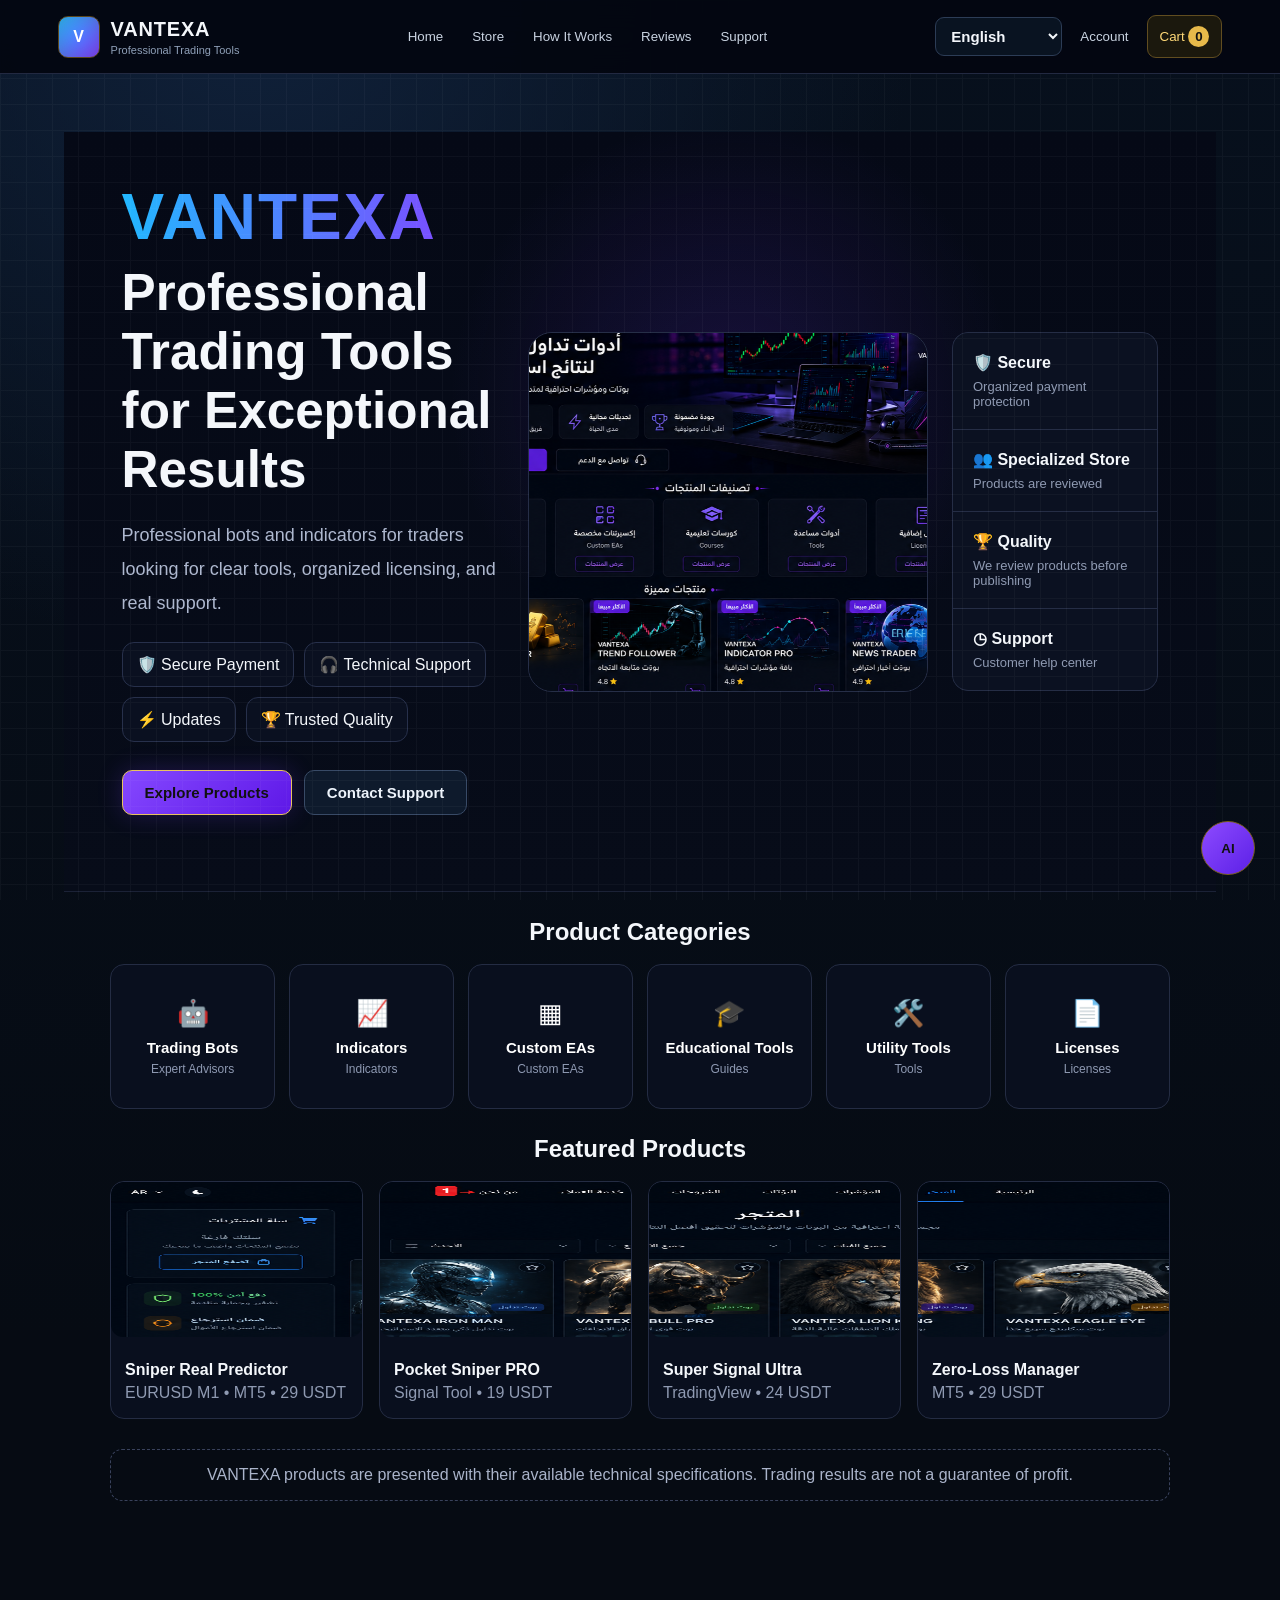
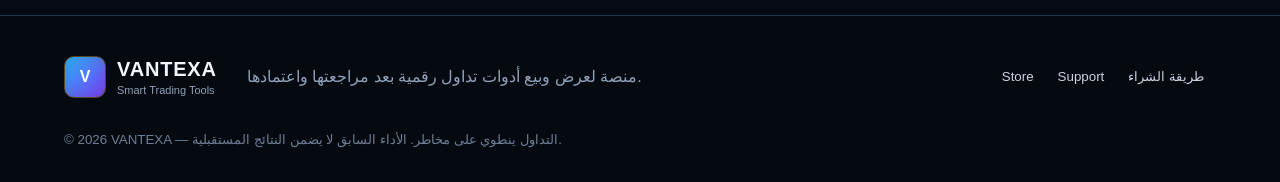
==== index.html @ 27c1ae90 "Add files via upload" ====
<!doctype html>
<html lang="en" dir="ltr">
<head>
<meta charset="utf-8" />
<meta name="viewport" content="width=device-width,initial-scale=1" />
<title>VANTEXA — Professional Trading Tools</title>
<link rel="stylesheet" href="assets/styles.css" />
</head>
<body>
<div class="noise"></div>
<header class="topbar">
  <div class="brand" data-go="home"><div class="logo">V</div><div><b>VANTEXA</b><span>أدوات تداول احترافية</span></div></div>
  <nav>
    <button data-go="home">الرئيسية</button><button data-go="store">المتجر</button><button data-go="how">كيف يعمل</button><button data-go="reviews">التقييمات</button><button data-go="support">الدعم</button>
  </nav>
  <div class="header-actions"><select id="languageSelect" class="language-select" aria-label="Language"><option value="en">English</option><option value="ar">العربية</option><option value="fr">Français</option><option value="es">Español</option><option value="tr">Türkçe</option></select><button class="ghost" data-go="account">الحساب</button><button class="cart-btn" id="cartBtn">السلة <span id="cartCount">0</span></button></div>
</header>

<main id="app">
<section class="page active" id="page-home">
  <div class="vhero">
    <div class="vhero-copy">
      <div class="vbrandword">VANTEXA</div>
      <h1>أدوات تداول احترافية<br><em>لنتائج استثنائية</em></h1>
      <p>بوتات ومؤشرات احترافية للمتداولين الباحثين عن أدوات واضحة، ترخيص منظم، ودعم حقيقي.</p>
      <div class="vbadges"><span>🛡️ دفع وحماية</span><span>🎧 دعم فني</span><span>⚡ تحديثات</span><span>🏆 جودة موثوقة</span></div>
      <div class="cta-row"><button class="primary" data-go="store">استكشف المنتجات</button><button class="secondary" data-go="support">تواصل مع الدعم</button></div>
    </div>
    <div class="vhero-visual"><img src="assets/approved-vantexa-reference.png" alt="VANTEXA trading tools"></div>
    <aside class="vtrust"><div><b>🛡️ آمن</b><span>دفع وحماية منظمة</span></div><div><b>👥 متجر متخصص</b><span>منتجات تتم مراجعتها</span></div><div><b>🏆 جودة</b><span>لا ننشر المنتج قبل فحصه</span></div><div><b>◷ دعم</b><span>مركز مساعدة للعملاء</span></div></aside>
  </div>
  <h2 class="home-title">تصنيفات المنتجات</h2>
  <div class="cat-grid"><button data-go="store">🤖<b>بوتات التداول</b><span>Expert Advisors</span></button><button data-go="store">📈<b>المؤشرات</b><span>Indicators</span></button><button data-go="store">▦<b>إكسبرتات مخصصة</b><span>Custom EAs</span></button><button data-go="store">🎓<b>أدوات تعليمية</b><span>Guides</span></button><button data-go="support">🛠️<b>أدوات مساعدة</b><span>Tools</span></button><button data-go="account">📄<b>التراخيص</b><span>Licenses</span></button></div>
  <h2 class="home-title">منتجات مميزة</h2>
  <div class="preview-products real-preview"><article><div class="preview-art p1"></div><b>Sniper Real Predictor</b><span>EURUSD M1 • MT5 • 29 USDT</span></article><article><div class="preview-art p2"></div><b>Pocket Sniper PRO</b><span>Signal Tool • 19 USDT</span></article><article><div class="preview-art p3"></div><b>Super Signal Ultra</b><span>TradingView • 24 USDT</span></article><article><div class="preview-art p4"></div><b>Zero-Loss Manager</b><span>MT5 • 29 USDT</span></article></div>
  <div class="home-note">منتجات VANTEXA معروضة بمواصفاتها الفنية المتاحة. نتائج التداول ليست ضمانًا للربح.</div>
</section>

<section class="page" id="page-store">
  <div class="section-head"><div><span class="eyebrow">STORE</span><h2>متجر VANTEXA</h2><p>منتجات التداول المتاحة حاليًا مع تقييم VANTEXA الفني ومواصفات كل أداة.</p></div><div class="filters"><input id="searchInput" placeholder="ابحث عن منتج..."/><select><option>كل المنصات</option><option>MT5</option></select><select><option>كل الفريمات</option><option>M1</option><option>H1</option></select></div></div>
  <div class="product-grid real-products">
    <article class="product-card"><div class="thumb prod-img" style="background-image:url(assets/covers/indicator1.png)"><span class="badge">MT5 • M1</span></div><div class="pc-body"><div class="chips"><span>EURUSD</span><span>Indicator</span></div><h3>Sniper Real Predictor</h3><p>EMA 5/8 + RSI + ADX + ATR، إشارات على الشمعة المغلقة وتنبيهات للهاتف.</p><div class="rating">★★★★☆ <small>VANTEXA 8.0/10</small></div><div class="price-row"><b>1 USDT <small>اختبار الشراء</small></b><button class="secondary" data-go="product" data-product="sniper-real">التفاصيل</button></div></div></article>
    <article class="product-card"><div class="thumb prod-img" style="background-image:url(assets/covers/indicator2.png)"><span class="badge">SIGNAL TOOL</span></div><div class="pc-body"><div class="chips"><span>Pocket Option</span><span>Manual</span></div><h3>Pocket Sniper PRO</h3><p>أداة إشارات للتنفيذ اليدوي مع فلترة اتجاه؛ لا تدّعي تنفيذًا آليًا على Pocket Option.</p><div class="rating">★★★★☆ <small>VANTEXA 7.5/10</small></div><div class="price-row"><b>19 USDT</b><button class="secondary" data-go="product" data-product="pocket-sniper">التفاصيل</button></div></div></article>
    <article class="product-card"><div class="thumb prod-img" style="background-image:url(assets/covers/indicator3.png)"><span class="badge">TRADINGVIEW</span></div><div class="pc-body"><div class="chips"><span>Pine</span><span>Signals</span></div><h3>Super Signal Ultra</h3><p>منطق إشارات مع Reversal Logic للاستخدام والتحليل على TradingView.</p><div class="rating">★★★★☆ <small>VANTEXA 7.0/10</small></div><div class="price-row"><b>24 USDT</b><button class="secondary" data-go="product" data-product="super-signal">التفاصيل</button></div></div></article>
    <article class="product-card"><div class="thumb prod-img" style="background-image:url(assets/covers/bot_iron.png)"><span class="badge">MT5 BOT</span></div><div class="pc-body"><div class="chips"><span>EX5</span><span>Manager</span></div><h3>Zero-Loss Manager</h3><p>مدير صفقات MT5 لتنظيم الخروج وإدارة الصفقات وفق إعدادات واضحة، بواجهة بسيطة مناسبة للتشغيل المستمر.</p><div class="rating">★★★★☆ <small>VANTEXA 7.0/10</small></div><div class="price-row"><b>29 USDT</b><button class="secondary" data-go="product" data-product="zero-loss">التفاصيل</button></div></div></article>
    <article class="product-card"><div class="thumb prod-img" style="background-image:url(assets/covers/indicator4.png)"><span class="badge">MT5</span></div><div class="pc-body"><div class="chips"><span>Signal</span><span>Indicator</span></div><h3>Sniper True Signal</h3><p>مؤشر MT5 يعرض إشارات شراء وبيع مباشرة على الشارت لمساعدة المتداول على التقاط فرص الدخول بسرعة.</p><div class="rating">★★★☆☆ <small>VANTEXA 6.5/10</small></div><div class="price-row"><b>19 USDT</b><button class="secondary" data-go="product" data-product="true-signal">التفاصيل</button></div></div></article>
    <article class="product-card"><div class="thumb prod-img" style="background-image:url(assets/covers/indicator5.png)"><span class="badge">MT5</span></div><div class="pc-body"><div class="chips"><span>Timing</span><span>Indicator</span></div><h3>Sniper Time Predictor</h3><p>مؤشر توقيت MT5 يساعد على تحديد لحظة الدخول المناسبة ويعرض الإشارة بصريًا على الشارت مع تنبيهات.</p><div class="rating">★★★☆☆ <small>VANTEXA 6.0/10</small></div><div class="price-row"><b>24 USDT</b><button class="secondary" data-go="product" data-product="time-predictor">التفاصيل</button></div></div></article>
  </div>
</section>

<section class="page" id="page-product">
  <div class="product-layout">
    <div class="gallery">
      <div id="productCover" class="product-cover p1"><span id="productCoverBadge" class="badge">MT5 • M1</span></div>
      <div class="product-media-row">
        <div class="media-slot"><b>فيديو المنتج</b><span>يظهر هنا عند رفع الفيديو الحقيقي من لوحة الإدارة</span></div>
        <div class="media-slot"><b>لقطات المنصة</b><span>صور MT5 / TradingView الخاصة بالمنتج</span></div>
        <div class="media-slot"><b>نتائج الفحص</b><span>ملخص الاختبار الفني المتاح</span></div>
      </div>
    </div>
    <div class="product-info">
      <span class="eyebrow" id="productType">MT5 INDICATOR</span>
      <h2 id="productName">Sniper Real Predictor</h2>
      <div class="rating" id="productRating">★★★★☆ <small>VANTEXA 8.0/10</small></div>
      <p id="productDesc"></p>
      <div class="specs">
        <div><span>المنصة</span><b id="productPlatform">MT5</b></div>
        <div><span>الزوج / السوق</span><b id="productMarket">EURUSD</b></div>
        <div><span>الفريم</span><b id="productTf">M1</b></div>
        <div><span>طريقة الاستخدام</span><b id="productUse">إشارات يدوية</b></div>
      </div>
      <div class="price-big"><span id="productPrice">29</span> <small>USDT</small></div>
      <div class="cta-row"><button class="primary" id="addProduct">أضف للسلة</button><button class="secondary" data-go="support">اسأل VANTEXA AI</button></div>
      <div class="risk">ملاحظة: استخدم إدارة رأس مال مناسبة؛ أداء أدوات التداول يتغير حسب ظروف السوق والإعدادات.</div>
    </div>
  </div>
  <div class="tabs"><button class="active" data-tab="desc">الشرح</button><button data-tab="how">طريقة العمل</button><button data-tab="features">المميزات</button><button data-tab="settings">الإعدادات</button><button data-tab="install">التركيب</button><button data-tab="test">تقييم VANTEXA</button></div>
  <div class="tab-panel" id="productTabPanel"></div>
</section>

<section class="page" id="page-how">
  <div class="section-head"><div><span class="eyebrow">HOW IT WORKS</span><h2>كيف تتم عملية الشراء؟</h2></div></div>
  <div class="steps"><div><b>01</b><h3>اختر المنتج</h3><p>شاهد التفاصيل والفيديو والتقييم والمواصفات.</p></div><div><b>02</b><h3>أكمل الطلب</h3><p>أدخل بريدك وبيانات الطلب.</p></div><div><b>03</b><h3>ادفع</h3><p>USDT TRC20 أو Binance Pay.</p></div><div><b>04</b><h3>استلم</h3><p>بعد تأكيد الدفع يظهر التنزيل والترخيص داخل الحساب.</p></div></div>
</section>

<section class="page" id="page-checkout">
  <div class="checkout-grid"><div class="panel"><span class="eyebrow">CHECKOUT</span><h2>إتمام الطلب</h2><label>الاسم<input id="coName" placeholder="Your name"/></label><label>البريد الإلكتروني<input id="coEmail" placeholder="you@example.com"/></label><label>ملاحظات<textarea placeholder="اختياري"></textarea></label><button class="primary wide" id="toPayment">متابعة إلى الدفع</button></div><div class="panel order"><h3>ملخص الطلب</h3><div class="order-item"><div class="mini-thumb" id="checkoutThumb">V</div><div><b id="checkoutName">Sniper Real Predictor</b><span id="checkoutMeta">MT5 — EURUSD M1</span></div><b id="checkoutItemPrice">29 USDT</b></div><div class="line"><span>السعر</span><b id="checkoutPrice">29 USDT</b></div><div class="line"><span>الرسوم</span><b>0</b></div><div class="line total"><span>الإجمالي</span><b id="checkoutTotal">29 USDT</b></div><small id="orderNote">سيتم إنشاء رقم طلب آمن قبل الانتقال إلى الدفع.</small></div></div>
</section>

<section class="page" id="page-payment">
  <div class="payment-wrap">
    <div class="section-head"><div><span class="eyebrow">SECURE PAYMENT</span><h2>إتمام الدفع</h2><p>اختر وسيلة الدفع المناسبة وأكمل التحويل بالمبلغ الظاهر في الطلب.</p></div></div>
    <div class="pay-grid">
      <button class="pay-card active" data-pay="usdt"><b>USDT</b><span>TRC20</span><small>دفع مباشر بالمحفظة</small></button>
      <button class="pay-card" data-pay="binance"><b>Binance Pay</b><span>QR</span><small>امسح الرمز من تطبيق Binance</small></button>
    </div>
    <div class="panel pay-box" id="usdtBox">
      <div class="payment-head"><div><span class="pay-kicker">USDT • TRC20</span><h3>ادفع عبر شبكة TRON</h3></div><div class="amount">1.0000 USDT</div></div>
      <div class="payment-content">
        <div class="qr-card"><img class="qr-image" src="assets/payment/usdt_trc20_qr.png" alt="رمز QR لمحفظة USDT TRC20"><span>امسح الرمز بالمحفظة</span></div>
        <div class="pay-details">
          <label>عنوان المحفظة<div class="copybox"><code>TFqfLD7Lz5jbGbrsFiXkZVzjkRUWxYgJzq</code><button id="copyWallet" type="button">نسخ</button></div></label>
          <div class="network-note"><b>الشبكة:</b> TRC20 فقط</div>
          <label>رقم المعاملة TXID<input id="txid" placeholder="ألصق رقم TXID بعد إرسال الدفع"/></label>
          <button class="primary wide" id="verifyPayment" type="button">تحقق من الدفع</button>
          <div class="pay-status" id="usdtStatus">بانتظار الدفع</div>
        </div>
      </div>
    </div>
    <div class="panel pay-box hidden" id="binanceBox">
      <div class="payment-head"><div><span class="pay-kicker">BINANCE PAY</span><h3>ادفع عبر Binance</h3></div><div class="amount" id="binanceAmount">1.0000 USDT</div></div>
      <div class="payment-content">
        <div class="qr-card"><img class="qr-image" src="assets/payment/binance_pay_qr.png" alt="رمز QR لـ Binance Pay"><span>افتح Binance ثم امسح الرمز</span></div>
        <div class="pay-details">
          <div class="steps-mini"><b>1</b><span>افتح تطبيق Binance</span></div>
          <div class="steps-mini"><b>2</b><span>اختر Scan / المسح</span></div>
          <div class="steps-mini"><b>3</b><span>امسح QR وأرسل المبلغ الظاهر</span></div>
          <button class="secondary wide" id="binancePaid" type="button">تم إرسال الدفع</button>
          <div class="pay-status" id="binanceStatus">بانتظار الدفع</div>
        </div>
      </div>
    </div>
  </div>
</section>

<section class="page" id="page-success">
  <div class="success-card"><div class="check">✓</div><span class="eyebrow">PAYMENT CONFIRMED</span><h2>تم تأكيد طلبك</h2><p>تم التحقق من الدفع ويمكنك تنزيل المنتج من حسابك.</p><div class="license"><span>License Key</span><code>—</code></div><button class="primary" id="secureDownload">تنزيل المنتج</button><button class="secondary" data-go="account">عرض الطلب داخل حسابي</button></div>
</section>

<section class="page" id="page-account">
  <div class="section-head"><div><span class="eyebrow">MY ACCOUNT</span><h2>حساب العميل</h2><p>المشتريات والتنزيلات والتراخيص والتحديثات في مكان واحد.</p></div></div><div class="account-grid"><div class="panel profile"><div class="avatar">V</div><h3>VANTEXA Customer</h3><span id="accountEmail">Sign in to view purchases</span><button class="secondary wide">تعديل البيانات</button></div><div class="panel orders"><h3>طلباتي</h3><div id="accountOrders"><div class="empty">سجل الدخول لعرض الطلبات والتراخيص.</div></div><h3 class="mt">التراخيص</h3><div id="accountLicenses"><div class="empty">تظهر التراخيص هنا بعد تأكيد الدفع.</div></div></div></div>
</section>

<section class="page" id="page-reviews">
  <div class="section-head"><div><span class="eyebrow">REVIEWS</span><h2>تقييمات المشترين</h2><p>التقييمات متاحة للمشترين الموثقين فقط.</p></div></div><div class="reviews"><div class="review"><h3>Verified Buyer Reviews</h3><p>تظهر تقييمات المشترين الموثقين هنا بعد اكتمال الطلبات الفعلية.</p></div><div class="review muted"><h3>التقييم التقني ≠ تقييم المشترين</h3><p>VANTEXA يمكنه إعطاء تقييم تقني للمنتج بناءً على الكود والاستراتيجية والمخاطر والاختبارات، ويظهر منفصلًا بوضوح.</p></div></div>
</section>

<section class="page" id="page-support">
  <div class="support-grid"><div class="panel"><span class="eyebrow">VANTEXA AI</span><h2>مساعد العملاء</h2><p>مركز مساعدة VANTEXA للأسئلة المتعلقة بالمنتجات والدفع والطلبات والتنزيل والترخيص.</p><div class="chat" id="chat"><div class="msg bot">مرحبًا 👋 أنا مساعد VANTEXA. اسألني عن الدفع، الطلبات، التنزيل، الترخيص، التثبيت، المنتجات أو الاسترجاع.</div></div><div class="chat-input"><input id="chatInput" placeholder="اكتب سؤالك..."/><button class="primary" id="chatSend">إرسال</button></div></div><div class="panel support-options"><h3>قنوات الدعم</h3><div class="support-card"><b>VANTEXA AI</b><span>إجابات فورية من معلومات المتجر فقط</span></div><div class="support-card"><b>Telegram Support</b><span>يُربط بالحساب الرسمي عند الإطلاق</span></div><div class="support-card"><b>Email Support</b><span>يرسل تفاصيل الطلب والمشكلة</span></div><div class="support-card"><b>تذكرة دعم</b><span>مرتبطة بالطلب والمنتج</span></div></div></div>
</section>
</main>

<footer><div class="brand"><div class="logo">V</div><div><b>VANTEXA</b><span>Smart Trading Tools</span></div></div><p>منصة لعرض وبيع أدوات تداول رقمية بعد مراجعتها واعتمادها.</p><div><button data-go="store">المتجر</button><button data-go="support">الدعم</button><button data-go="how">طريقة الشراء</button></div><small>© 2026 VANTEXA — التداول ينطوي على مخاطر. الأداء السابق لا يضمن النتائج المستقبلية.</small></footer>

<div class="drawer" id="cartDrawer"><div class="drawer-head"><h3>سلة المشتريات</h3><button id="closeCart">✕</button></div><div id="cartContent"><div class="empty">السلة فارغة</div></div></div><div class="overlay" id="overlay"></div>
<button class="ai-fab" data-go="support">AI</button>
<script src="assets/app.js"></script>
<script src="assets/i18n.js"></script>
</body>
</html>
---- assets/styles.css ----
:root{--bg:#07101d;--bg2:#0a1423;--panel:#0c1828;--panel2:#101e31;--gold:#e7b94a;--gold2:#ffd978;--text:#f4f7fb;--muted:#8fa0b8;--line:#22324a;--green:#43d68b;--red:#ff5b67;--blue:#4d7cff}*{box-sizing:border-box}html{scroll-behavior:smooth}body{margin:0;background:radial-gradient(circle at 20% 0,#10213a 0,transparent 32%),linear-gradient(180deg,#07101d,#060b13 75%);color:var(--text);font-family:Arial,"Noto Sans Arabic",sans-serif;min-height:100vh}.noise{position:fixed;inset:0;pointer-events:none;opacity:.035;background-image:linear-gradient(90deg,#fff 1px,transparent 1px),linear-gradient(#fff 1px,transparent 1px);background-size:26px 26px}.topbar{position:sticky;top:0;z-index:20;height:74px;display:flex;align-items:center;gap:28px;padding:0 4.5%;background:rgba(6,11,19,.92);backdrop-filter:blur(16px);border-bottom:1px solid var(--line)}.brand{display:flex;align-items:center;gap:11px;cursor:pointer;min-width:max-content}.brand b{display:block;font-size:20px;letter-spacing:.3px}.brand span{display:block;color:var(--muted);font-size:11px;margin-top:3px}.logo{width:42px;height:42px;border:1px solid #5b471d;background:linear-gradient(145deg,#2a2110,#0f1621);display:grid;place-items:center;color:var(--gold2);font-weight:900;border-radius:10px;box-shadow:inset 0 0 20px #4f3a1033}.logo.big{width:68px;height:68px;font-size:26px;margin:auto}.topbar nav{display:flex;gap:5px;flex:1;justify-content:center}.topbar button,footer button,.ghost{border:0;background:transparent;color:#c9d3e1;padding:10px 12px;border-radius:9px;cursor:pointer}.topbar nav button:hover,footer button:hover{background:#111d2e;color:#fff}.header-actions{display:flex;gap:6px;align-items:center}.cart-btn{border:1px solid #614d20!important;background:#1b180d!important;color:var(--gold2)!important}.cart-btn span{display:inline-grid;place-items:center;background:var(--gold);color:#111;width:21px;height:21px;border-radius:50%;font-weight:800}.page{display:none;padding:58px 5% 80px;max-width:1500px;margin:auto}.page.active{display:block}.hero{display:grid;grid-template-columns:1.08fr .92fr;gap:55px;min-height:590px;align-items:center}.eyebrow{display:inline-block;font-size:12px;letter-spacing:1.8px;color:var(--gold);font-weight:800;margin-bottom:14px}.hero h1,.section-head h2,.product-info h2,.panel h2,.success-card h2{font-size:clamp(34px,5vw,66px);line-height:1.13;margin:0 0 20px}.hero h1 em{font-style:normal;color:var(--gold2)}.hero p,.section-head p,.product-info p,.panel p,.success-card p{color:var(--muted);line-height:1.9;font-size:17px;max-width:720px}.cta-row{display:flex;gap:12px;flex-wrap:wrap;margin:28px 0}.primary,.secondary{padding:13px 22px;border-radius:10px;font-weight:800;cursor:pointer;font-size:15px}.primary{border:1px solid #e8c260;background:linear-gradient(180deg,#f4cf6e,#c89525);color:#111}.secondary{border:1px solid #384a66;background:#0e1a2c;color:#edf3fb}.wide{width:100%}.trust-row{display:flex;gap:18px;flex-wrap:wrap;color:#aebcd0;font-size:13px}.hero-card{position:relative;min-height:490px}.product-box{position:absolute;right:8%;top:20px;width:280px;height:390px;background:linear-gradient(160deg,#101a27,#06090f);border:1px solid #705722;border-radius:18px;padding:28px;box-shadow:-40px 50px 80px #0009,0 0 50px #d8aa3720;transform:perspective(900px) rotateY(-11deg)}.product-box .mini{color:var(--gold);font-weight:900;border:1px solid #6b5321;padding:5px 8px;border-radius:6px}.product-box .robot{font-size:120px;text-align:center;margin:55px 0 20px;filter:drop-shadow(0 0 18px #ffd05b55)}.product-box h3{font-size:28px;margin:0;color:#fff}.product-box b{display:block;color:var(--gold);margin-top:6px}.product-box small{display:block;color:var(--muted);margin-top:18px;line-height:1.5}.market-card{position:absolute;left:2%;bottom:8px;width:330px;background:#0a1423dd;border:1px solid var(--line);border-radius:16px;padding:18px;box-shadow:0 25px 60px #000a}.market-card div{display:flex;justify-content:space-between}.market-card svg{width:100%;height:110px}.market-card polyline{fill:none;stroke:var(--green);stroke-width:4;filter:drop-shadow(0 0 4px #3dd58a88)}.market-card small{color:var(--muted)}.stats{display:grid;grid-template-columns:repeat(4,1fr);border:1px solid var(--line);border-radius:16px;background:#0a1423aa}.stats div{padding:22px;border-left:1px solid var(--line);text-align:center}.stats div:last-child{border-left:0}.stats b{display:block;font-size:26px;color:var(--gold2)}.stats span{color:var(--muted);font-size:13px}.section-head{display:flex;justify-content:space-between;gap:20px;align-items:end;margin-bottom:32px}.section-head h2{font-size:42px}.filters{display:flex;gap:10px;flex-wrap:wrap}input,select,textarea{width:100%;background:#091321;border:1px solid #2c3c56;color:#f3f6fb;border-radius:9px;padding:12px 13px;font-size:15px;outline:none}input:focus,textarea:focus,select:focus{border-color:#806326}.filters input{width:250px}.filters select{width:150px}.product-grid{display:grid;grid-template-columns:repeat(3,1fr);gap:22px}.product-card{border:1px solid var(--line);background:linear-gradient(180deg,#0d1929,#09121f);border-radius:16px;overflow:hidden;min-height:420px}.thumb{height:220px;background:radial-gradient(circle at 50% 55%,#123256,#07101b 60%);position:relative;overflow:hidden}.badge{position:absolute;top:15px;right:15px;background:#e4b642;color:#111;padding:5px 9px;border-radius:6px;font-weight:900;font-size:11px}.thumb-chart{position:absolute;left:0;right:0;bottom:34px;height:80px;background:linear-gradient(165deg,transparent 0 25%,#42d78a 26% 28%,transparent 29% 46%,#42d78a 47% 49%,transparent 50% 63%,#42d78a 64% 66%,transparent 67%);filter:drop-shadow(0 0 6px #42d78a55)}.thumb-title{position:absolute;bottom:14px;right:18px;color:var(--gold2);font-weight:900}.pc-body{padding:21px}.chips{display:flex;gap:7px}.chips span{background:#13243b;color:#b7c8df;font-size:11px;padding:5px 8px;border-radius:6px}.pc-body p{color:var(--muted);line-height:1.7}.rating{color:#f1c64f;margin:14px 0}.rating small{color:var(--muted);margin-right:7px}.price-row{display:flex;justify-content:space-between;align-items:center}.price-row b,.price-big{font-size:25px;color:#fff}.coming{display:grid;place-items:center;border-style:dashed}.coming-inner{text-align:center;padding:40px;color:var(--muted)}.lock{font-size:46px}.product-layout{display:grid;grid-template-columns:1.1fr .9fr;gap:34px}.video-placeholder{height:410px;border:1px solid var(--line);border-radius:16px;background:radial-gradient(circle,#12253d,#080f19 70%);display:flex;flex-direction:column;align-items:center;justify-content:center}.video-placeholder .play{width:70px;height:70px;border-radius:50%;display:grid;place-items:center;background:var(--gold);color:#111;font-size:26px;margin-bottom:15px}.video-placeholder span{color:var(--muted);margin-top:7px}.shots{display:grid;grid-template-columns:repeat(3,1fr);gap:10px;margin-top:10px}.shots div{height:95px;border:1px solid var(--line);background:#0b1625;border-radius:9px;display:grid;place-items:center;color:var(--muted)}.product-info{padding:12px 5px}.product-info h2{font-size:44px}.specs{display:grid;grid-template-columns:repeat(2,1fr);gap:9px;margin:20px 0}.specs div{border:1px solid var(--line);background:#0b1625;border-radius:9px;padding:12px}.specs span{display:block;color:var(--muted);font-size:11px}.specs b{display:block;margin-top:5px}.price-big{font-size:42px;margin-top:20px}.price-big small{font-size:15px;color:var(--muted)}.risk{border:1px solid #6c592a;background:#1b180e;color:#e9d49c;padding:12px;border-radius:9px;font-size:13px}.tabs{display:flex;gap:8px;margin-top:40px;border-bottom:1px solid var(--line);overflow:auto}.tabs button{background:none;border:0;color:var(--muted);padding:14px;cursor:pointer;white-space:nowrap}.tabs button.active{color:var(--gold2);border-bottom:2px solid var(--gold)}.tab-panel{padding:25px 0}.tab-panel p{color:var(--muted);line-height:1.8}.steps{display:grid;grid-template-columns:repeat(4,1fr);gap:18px}.steps div{border:1px solid var(--line);background:#0a1524;padding:26px;border-radius:14px}.steps b{color:var(--gold);font-size:28px}.steps p{color:var(--muted);line-height:1.7}.checkout-grid{display:grid;grid-template-columns:1fr .72fr;gap:25px}.panel{border:1px solid var(--line);background:linear-gradient(180deg,#0c1828,#09121f);border-radius:16px;padding:26px}.panel h2{font-size:38px}.panel label{display:block;margin:14px 0;color:#cbd6e5;font-size:13px}.panel label input,.panel label textarea{margin-top:7px}.order-item{display:grid;grid-template-columns:48px 1fr auto;gap:12px;align-items:center;padding:15px 0;border-bottom:1px solid var(--line)}.mini-thumb{width:48px;height:48px;border-radius:9px;background:#1e1a0e;border:1px solid #5e4a1f;display:grid;place-items:center;color:var(--gold)}.order-item span{display:block;color:var(--muted);font-size:12px;margin-top:4px}.line{display:flex;justify-content:space-between;padding:12px 0;color:var(--muted)}.line.total{border-top:1px solid var(--line);font-size:18px;color:#fff}.payment-wrap{max-width:950px;margin:auto}.pay-grid{display:grid;grid-template-columns:1fr 1fr;gap:14px;margin-bottom:18px}.pay-card{background:#0b1625;color:#fff;border:1px solid var(--line);border-radius:13px;padding:18px;text-align:right;cursor:pointer}.pay-card.active{border-color:#9a762d;background:#17150e}.pay-card b,.pay-card span,.pay-card small{display:block}.pay-card b{font-size:21px}.pay-card span{color:var(--gold);margin:5px 0}.pay-card small{color:var(--muted)}.amount{font-size:36px;font-weight:900;color:var(--gold2);margin:14px 0}.copybox{display:flex;gap:8px;margin-top:8px}.copybox code{flex:1;padding:12px;background:#06101c;border:1px solid var(--line);border-radius:8px;direction:ltr;overflow:auto;color:#e6edf7}.copybox button{border:1px solid #5f4a1f;background:#17130b;color:var(--gold2);border-radius:8px;padding:0 14px}.qr-placeholder{width:190px;height:190px;margin:20px auto;background:repeating-conic-gradient(#111 0 10deg,#fff 10deg 20deg);border:12px solid #fff;display:grid;place-items:center;color:#000;font-weight:900}.hidden{display:none!important}.success-card{max-width:650px;margin:50px auto;text-align:center;border:1px solid #3f694f;background:linear-gradient(180deg,#0e1d1b,#09121f);border-radius:18px;padding:45px}.check{width:70px;height:70px;border-radius:50%;display:grid;place-items:center;background:var(--green);color:#07120b;font-size:38px;font-weight:900;margin:0 auto 20px}.license{border:1px solid var(--line);background:#07111e;padding:15px;border-radius:9px;margin:20px 0}.license span,.license code{display:block}.license span{color:var(--muted);font-size:12px}.license code{margin-top:6px;color:var(--gold2)}.success-card button{margin:5px}.account-grid,.support-grid{display:grid;grid-template-columns:.38fr .62fr;gap:20px}.profile{text-align:center}.avatar{width:80px;height:80px;border-radius:50%;background:#182b44;margin:auto;display:grid;place-items:center;font-size:32px;color:var(--gold)}.order-row{display:flex;align-items:center;justify-content:space-between;gap:12px;border:1px solid var(--line);border-radius:10px;padding:14px;margin-top:10px}.order-row span{display:block;color:var(--muted);font-size:12px;margin-top:4px}.status{color:var(--green)!important;background:#0c291d;padding:5px 8px;border-radius:6px}.mt{margin-top:28px}.reviews{display:grid;grid-template-columns:1fr 1fr;gap:18px}.review{border:1px solid var(--line);background:#0b1625;border-radius:14px;padding:24px}.review p,.review span{color:var(--muted);line-height:1.7}.review.muted{border-style:dashed}.stars{color:var(--gold)}.chat{height:310px;overflow:auto;border:1px solid var(--line);border-radius:11px;background:#07111e;padding:15px;display:flex;flex-direction:column;gap:10px}.msg{max-width:82%;padding:10px 12px;border-radius:10px;line-height:1.55}.msg.bot{background:#112139;align-self:flex-start}.msg.user{background:#342c13;color:#f4e2aa;align-self:flex-end}.chat-input{display:flex;gap:8px;margin-top:10px}.chat-input input{flex:1}.support-options{display:grid;gap:10px}.support-card{border:1px solid var(--line);border-radius:10px;padding:16px;background:#0a1423}.support-card span{display:block;color:var(--muted);font-size:13px;margin-top:5px}footer{border-top:1px solid var(--line);padding:35px 5%;display:grid;grid-template-columns:auto 1fr auto;gap:30px;align-items:center;background:#050a11}footer p{color:var(--muted)}footer small{grid-column:1/-1;color:#6f7f95}.drawer{position:fixed;top:0;left:-420px;width:min(390px,92vw);height:100vh;background:#08121f;border-right:1px solid var(--line);z-index:50;transition:.25s;padding:20px}.drawer.open{left:0}.drawer-head{display:flex;justify-content:space-between;align-items:center;border-bottom:1px solid var(--line)}.drawer-head button{background:none;border:0;color:#fff;font-size:20px}.overlay{position:fixed;inset:0;background:#0009;z-index:40;display:none}.overlay.show{display:block}.empty{color:var(--muted);padding:30px;text-align:center}.cart-item{margin-top:18px;border:1px solid var(--line);padding:14px;border-radius:9px}.cart-item span{display:block;color:var(--muted);margin-top:6px}.ai-fab{position:fixed;right:25px;bottom:25px;width:54px;height:54px;border-radius:50%;border:1px solid #7b5e22;background:linear-gradient(180deg,#efd06d,#b68824);color:#111;font-weight:900;z-index:25;cursor:pointer}.admin-body{display:grid;place-items:center;padding:40px}.admin-shell{width:min(1200px,100%)}.admin-login{max-width:470px;margin:60px auto;text-align:center;border:1px solid var(--line);background:#0a1423;border-radius:18px;padding:35px}.admin-head{display:flex;justify-content:space-between;align-items:center;margin-bottom:22px}.admin-stats{display:grid;grid-template-columns:repeat(4,1fr);gap:12px;margin-bottom:18px}.admin-stats div{border:1px solid var(--line);background:#0b1625;border-radius:11px;padding:18px}.admin-stats b{display:block;font-size:28px;color:var(--gold2)}.admin-stats span{color:var(--muted)}table{width:100%;border-collapse:collapse}th,td{padding:12px;border-bottom:1px solid var(--line);text-align:right}th{color:var(--muted);font-size:12px}.admin-grid{display:grid;grid-template-columns:1fr 1fr;gap:14px;margin-top:14px}
@media(max-width:980px){.topbar nav{display:none}.hero,.product-layout,.checkout-grid,.account-grid,.support-grid{grid-template-columns:1fr}.hero{min-height:auto}.hero-card{min-height:470px}.product-grid{grid-template-columns:1fr 1fr}.steps{grid-template-columns:1fr 1fr}.section-head{align-items:stretch;flex-direction:column}.stats{grid-template-columns:1fr 1fr}.stats div:nth-child(2){border-left:0}.reviews{grid-template-columns:1fr}.admin-stats{grid-template-columns:1fr 1fr}}
@media(max-width:620px){.topbar{padding:0 16px;height:66px}.brand span{display:none}.brand b{font-size:17px}.header-actions .ghost{display:none}.page{padding:36px 16px 60px}.hero h1{font-size:39px}.hero-card{min-height:430px}.product-box{right:12%;width:240px;height:350px}.market-card{width:240px;left:0}.product-grid,.steps,.pay-grid,.stats,.admin-stats,.admin-grid{grid-template-columns:1fr}.stats div{border-left:0;border-bottom:1px solid var(--line)}.filters input,.filters select{width:100%}.shots{grid-template-columns:1fr}.support-grid{grid-template-columns:1fr}.copybox{flex-direction:column}footer{grid-template-columns:1fr;text-align:center}.order-row{align-items:flex-start;flex-direction:column}.product-info h2{font-size:34px}.section-head h2{font-size:34px}}
/* VANTEXA approved visual direction */
:root{--purple:#7c3cff;--cyan:#26b8ff;--ink:#050916;--panel2:#0b1122}
.topbar{background:rgba(4,7,17,.96);border-bottom:1px solid #222941}.logo{background:linear-gradient(135deg,var(--cyan),var(--purple));color:white}.brand b{letter-spacing:.8px}.primary{background:linear-gradient(135deg,#8548ff,#5e18e7);box-shadow:0 0 24px rgba(124,60,255,.22)}
.vhero{display:grid;grid-template-columns:1.15fr 1.2fr .62fr;gap:24px;align-items:center;padding:48px 5%;min-height:480px;background:radial-gradient(circle at 58% 35%,rgba(88,40,190,.22),transparent 34%),linear-gradient(180deg,#050916,#070c19);border-bottom:1px solid #1b2236}.vhero-copy{min-width:0}.vbrandword{font-size:clamp(38px,5vw,74px);font-weight:900;letter-spacing:2px;background:linear-gradient(90deg,#22b8ff,#8c39ff);-webkit-background-clip:text;color:transparent}.vhero h1{font-size:clamp(34px,4vw,62px);line-height:1.15;margin:10px 0}.vhero h1 em{font-style:normal}.vhero p{font-size:18px;color:#aeb8cf;max-width:650px;line-height:1.9}.vbadges{display:flex;flex-wrap:wrap;gap:10px;margin:22px 0}.vbadges span{padding:12px 14px;border:1px solid #27304b;border-radius:12px;background:#0a1020}.vhero-visual{height:360px;border-radius:24px;overflow:hidden;border:1px solid #262e47;background:#080d1b}.vhero-visual img{width:100%;height:100%;object-fit:cover;object-position:49% 18%;transform:scale(1.55)}.vtrust{display:grid;gap:1px;background:#252d45;border:1px solid #252d45;border-radius:16px;overflow:hidden}.vtrust div{background:#0b1121;padding:20px}.vtrust b,.vtrust span{display:block}.vtrust span{color:#8f9ab2;margin-top:7px;font-size:13px}.home-title{text-align:center;margin:26px 0 18px}.cat-grid{display:grid;grid-template-columns:repeat(6,1fr);gap:14px;padding:0 4%}.cat-grid button{min-height:145px;background:#090f1e;border:1px solid #242c43;border-radius:14px;color:white;font-size:26px;cursor:pointer}.cat-grid b,.cat-grid span{display:block}.cat-grid b{font-size:15px;margin-top:10px}.cat-grid span{font-size:12px;color:#8e99b2;margin-top:6px}.cat-grid button:hover{border-color:#7040e8}.preview-products{display:grid;grid-template-columns:repeat(4,1fr);gap:16px;padding:0 4% 30px}.preview-products article{background:#090f1e;border:1px solid #242c43;border-radius:14px;overflow:hidden}.preview-art{height:145px;display:grid;place-items:center;font-size:62px;background:radial-gradient(circle,rgba(111,57,232,.25),transparent 55%),#070b16}.preview-products b,.preview-products span{display:block;padding:0 14px}.preview-products b{padding-top:14px}.preview-products span{color:#8f9ab2;padding-bottom:16px;margin-top:5px}.home-note{margin:0 4% 34px;padding:16px;text-align:center;border:1px dashed #39425c;border-radius:12px;color:#aab4ca}.ai-fab{background:linear-gradient(135deg,#8d4bff,#5c20e6)!important}
@media(max-width:1050px){.vhero{grid-template-columns:1fr 1fr}.vtrust{grid-column:1/-1;grid-template-columns:repeat(4,1fr)}.cat-grid{grid-template-columns:repeat(3,1fr)}}
@media(max-width:720px){.vhero{grid-template-columns:1fr}.vhero-visual{height:260px}.vtrust{grid-template-columns:1fr 1fr}.cat-grid{grid-template-columns:repeat(2,1fr)}.preview-products{grid-template-columns:1fr 1fr}}
.prod-img,.real-preview .preview-art{background-image:url('products-catalog.png');background-size:520% 220%;background-repeat:no-repeat;min-height:155px;background-color:#0a1020}.prod-img.p1,.p1{background-position:0% 0%}.prod-img.p2,.p2{background-position:25% 0%}.prod-img.p3,.p3{background-position:50% 0%}.prod-img.p4,.p4{background-position:75% 0%}.prod-img.p5,.p5{background-position:100% 0%}.prod-img.p6,.p6{background-position:0% 100%}.real-preview .preview-art{height:110px;border-radius:12px;margin-bottom:10px}.real-products .thumb-title,.real-products .thumb-chart{display:none}

/* Product detail cover — same artwork as the store card */
.product-cover{height:430px;border:1px solid var(--line);border-radius:18px;background-image:url('products-catalog.png');background-size:520% 220%;background-repeat:no-repeat;background-color:#070b16;position:relative;overflow:hidden;box-shadow:0 24px 70px rgba(0,0,0,.35)}
.product-cover.p1{background-position:0% 0%}.product-cover.p2{background-position:25% 0%}.product-cover.p3{background-position:50% 0%}.product-cover.p4{background-position:75% 0%}.product-cover.p5{background-position:100% 0%}.product-cover.p6{background-position:0% 100%}
.product-media-row{display:grid;grid-template-columns:repeat(3,1fr);gap:10px;margin-top:12px}.media-slot{min-height:110px;border:1px solid var(--line);background:#0b1625;border-radius:10px;padding:16px;display:flex;flex-direction:column;justify-content:center}.media-slot span{color:var(--muted);font-size:12px;line-height:1.6;margin-top:6px}.tab-panel ul{color:var(--muted);line-height:2}.tab-panel h3{margin-top:0}.product-card .secondary{position:relative;z-index:2}@media(max-width:720px){.product-cover{height:300px}.product-media-row{grid-template-columns:1fr}}
.prod-img{background-size:cover!important;background-position:center!important;background-repeat:no-repeat!important;min-height:210px}
.product-cover{min-height:420px;background-size:cover;background-position:center;border-radius:22px;overflow:hidden}
.product-card small{font-size:11px;color:#9fb1c7}
.tab-panel p{font-size:17px;line-height:2;color:#d7e3ef}.tab-panel li{margin:9px 0;line-height:1.8}

/* VANTEXA payment v3 */
.payment-head{display:flex;justify-content:space-between;gap:20px;align-items:flex-start;border-bottom:1px solid var(--line);padding-bottom:18px;margin-bottom:22px}.payment-head h3{margin:4px 0 0;font-size:28px}.pay-kicker{color:var(--gold);font-weight:900;font-size:12px;letter-spacing:1px}.payment-content{display:grid;grid-template-columns:300px 1fr;gap:28px;align-items:center}.qr-card{background:#fff;border-radius:18px;padding:18px;text-align:center;color:#172033;box-shadow:0 14px 35px #0005}.qr-image{display:block;width:100%;max-width:260px;aspect-ratio:1/1;object-fit:contain;margin:auto}.qr-card span{display:block;margin-top:10px;font-weight:800;font-size:13px}.pay-details{min-width:0}.network-note{background:#101e31;border:1px solid var(--line);border-radius:9px;padding:12px 14px;margin:12px 0;color:#c9d5e5}.network-note b{color:var(--gold2)}.pay-status{margin-top:12px;border:1px solid #364966;background:#0b1727;border-radius:9px;padding:12px;text-align:center;color:#aebcd0;font-weight:700}.pay-status.ok{border-color:#2d6b4a;background:#0c2319;color:#75e2a5}.pay-status.wait{border-color:#6b5728;background:#1a160c;color:#ecd18b}.steps-mini{display:flex;align-items:center;gap:12px;padding:11px 0;border-bottom:1px solid var(--line)}.steps-mini b{width:28px;height:28px;border-radius:50%;display:grid;place-items:center;background:#1a2740;color:var(--gold2)}.steps-mini span{color:#d7e0ec}.pay-box .amount{margin:0;white-space:nowrap}.pay-box{overflow:hidden}@media(max-width:760px){.payment-content{grid-template-columns:1fr}.qr-card{max-width:320px;margin:auto;width:100%}.payment-head{flex-direction:column}.pay-box .amount{font-size:30px}}

.language-select{width:auto;min-width:118px;background:#091321;border:1px solid #2c3c56;color:#f3f6fb;border-radius:9px;padding:9px 32px 9px 11px;font-weight:700;cursor:pointer}.language-select:focus{border-color:#806326}.rtl .language-select{padding:9px 11px 9px 32px}.rtl .pay-card{text-align:right}html[dir="ltr"] .pay-card{text-align:left}html[dir="ltr"] th,html[dir="ltr"] td{text-align:left}html[dir="ltr"] .badge{right:auto;left:15px}html[dir="ltr"] .rating small{margin-right:0;margin-left:7px}@media(max-width:620px){.language-select{min-width:104px;max-width:112px;padding:8px 25px 8px 8px}.header-actions{gap:4px}}
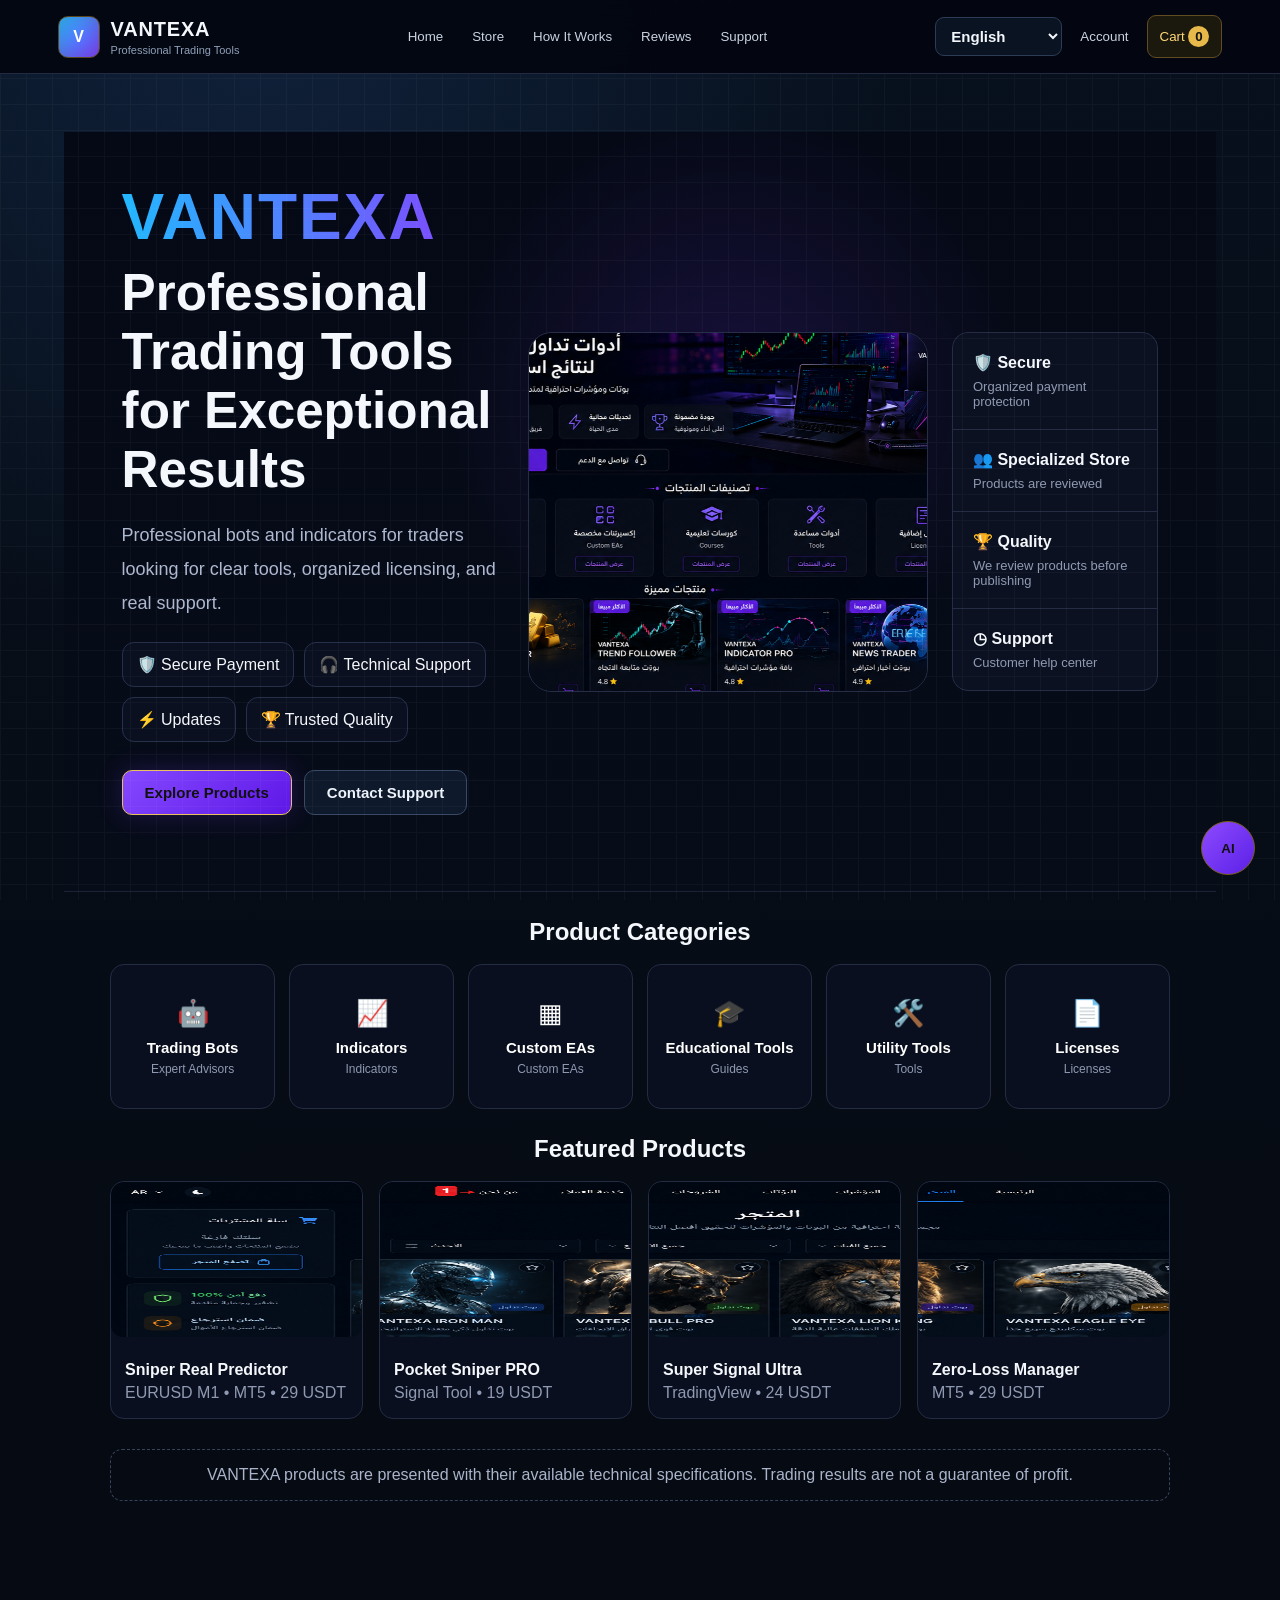
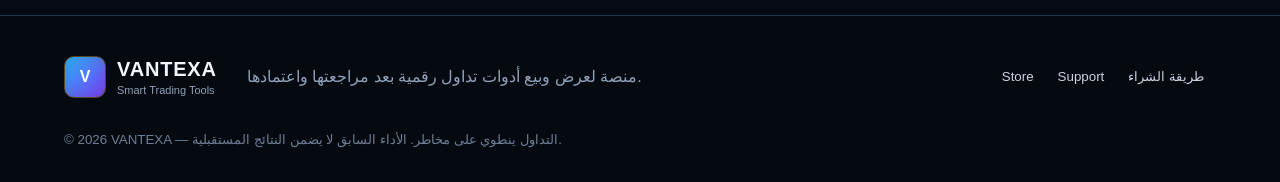
==== commit d9a7ee39: "Update index.html" ====
--- a/index.html
+++ b/index.html
@@ -99,7 +99,7 @@
       <div class="payment-content">
         <div class="qr-card"><img class="qr-image" src="assets/payment/usdt_trc20_qr.png" alt="رمز QR لمحفظة USDT TRC20"><span>امسح الرمز بالمحفظة</span></div>
         <div class="pay-details">
-          <label>عنوان المحفظة<div class="copybox"><code>TFqfLD7Lz5jbGbrsFiXkZVzjkRUWxYgJzq</code><button id="copyWallet" type="button">نسخ</button></div></label>
+          <label>عنوان المحفظة<div class="copybox"><code>TCQsnoXAkYGJwXWu3ASF2Mz4DRcSNodtXy</code><button id="copyWallet" type="button">نسخ</button></div></label>
           <div class="network-note"><b>الشبكة:</b> TRC20 فقط</div>
           <label>رقم المعاملة TXID<input id="txid" placeholder="ألصق رقم TXID بعد إرسال الدفع"/></label>
           <button class="primary wide" id="verifyPayment" type="button">تحقق من الدفع</button>
--- a/assets/styles.css
+++ b/assets/styles.css
@@ -22,3 +22,4 @@
 .payment-head{display:flex;justify-content:space-between;gap:20px;align-items:flex-start;border-bottom:1px solid var(--line);padding-bottom:18px;margin-bottom:22px}.payment-head h3{margin:4px 0 0;font-size:28px}.pay-kicker{color:var(--gold);font-weight:900;font-size:12px;letter-spacing:1px}.payment-content{display:grid;grid-template-columns:300px 1fr;gap:28px;align-items:center}.qr-card{background:#fff;border-radius:18px;padding:18px;text-align:center;color:#172033;box-shadow:0 14px 35px #0005}.qr-image{display:block;width:100%;max-width:260px;aspect-ratio:1/1;object-fit:contain;margin:auto}.qr-card span{display:block;margin-top:10px;font-weight:800;font-size:13px}.pay-details{min-width:0}.network-note{background:#101e31;border:1px solid var(--line);border-radius:9px;padding:12px 14px;margin:12px 0;color:#c9d5e5}.network-note b{color:var(--gold2)}.pay-status{margin-top:12px;border:1px solid #364966;background:#0b1727;border-radius:9px;padding:12px;text-align:center;color:#aebcd0;font-weight:700}.pay-status.ok{border-color:#2d6b4a;background:#0c2319;color:#75e2a5}.pay-status.wait{border-color:#6b5728;background:#1a160c;color:#ecd18b}.steps-mini{display:flex;align-items:center;gap:12px;padding:11px 0;border-bottom:1px solid var(--line)}.steps-mini b{width:28px;height:28px;border-radius:50%;display:grid;place-items:center;background:#1a2740;color:var(--gold2)}.steps-mini span{color:#d7e0ec}.pay-box .amount{margin:0;white-space:nowrap}.pay-box{overflow:hidden}@media(max-width:760px){.payment-content{grid-template-columns:1fr}.qr-card{max-width:320px;margin:auto;width:100%}.payment-head{flex-direction:column}.pay-box .amount{font-size:30px}}
 
 .language-select{width:auto;min-width:118px;background:#091321;border:1px solid #2c3c56;color:#f3f6fb;border-radius:9px;padding:9px 32px 9px 11px;font-weight:700;cursor:pointer}.language-select:focus{border-color:#806326}.rtl .language-select{padding:9px 11px 9px 32px}.rtl .pay-card{text-align:right}html[dir="ltr"] .pay-card{text-align:left}html[dir="ltr"] th,html[dir="ltr"] td{text-align:left}html[dir="ltr"] .badge{right:auto;left:15px}html[dir="ltr"] .rating small{margin-right:0;margin-left:7px}@media(max-width:620px){.language-select{min-width:104px;max-width:112px;padding:8px 25px 8px 8px}.header-actions{gap:4px}}
+#binanceBox{display:none!important}
